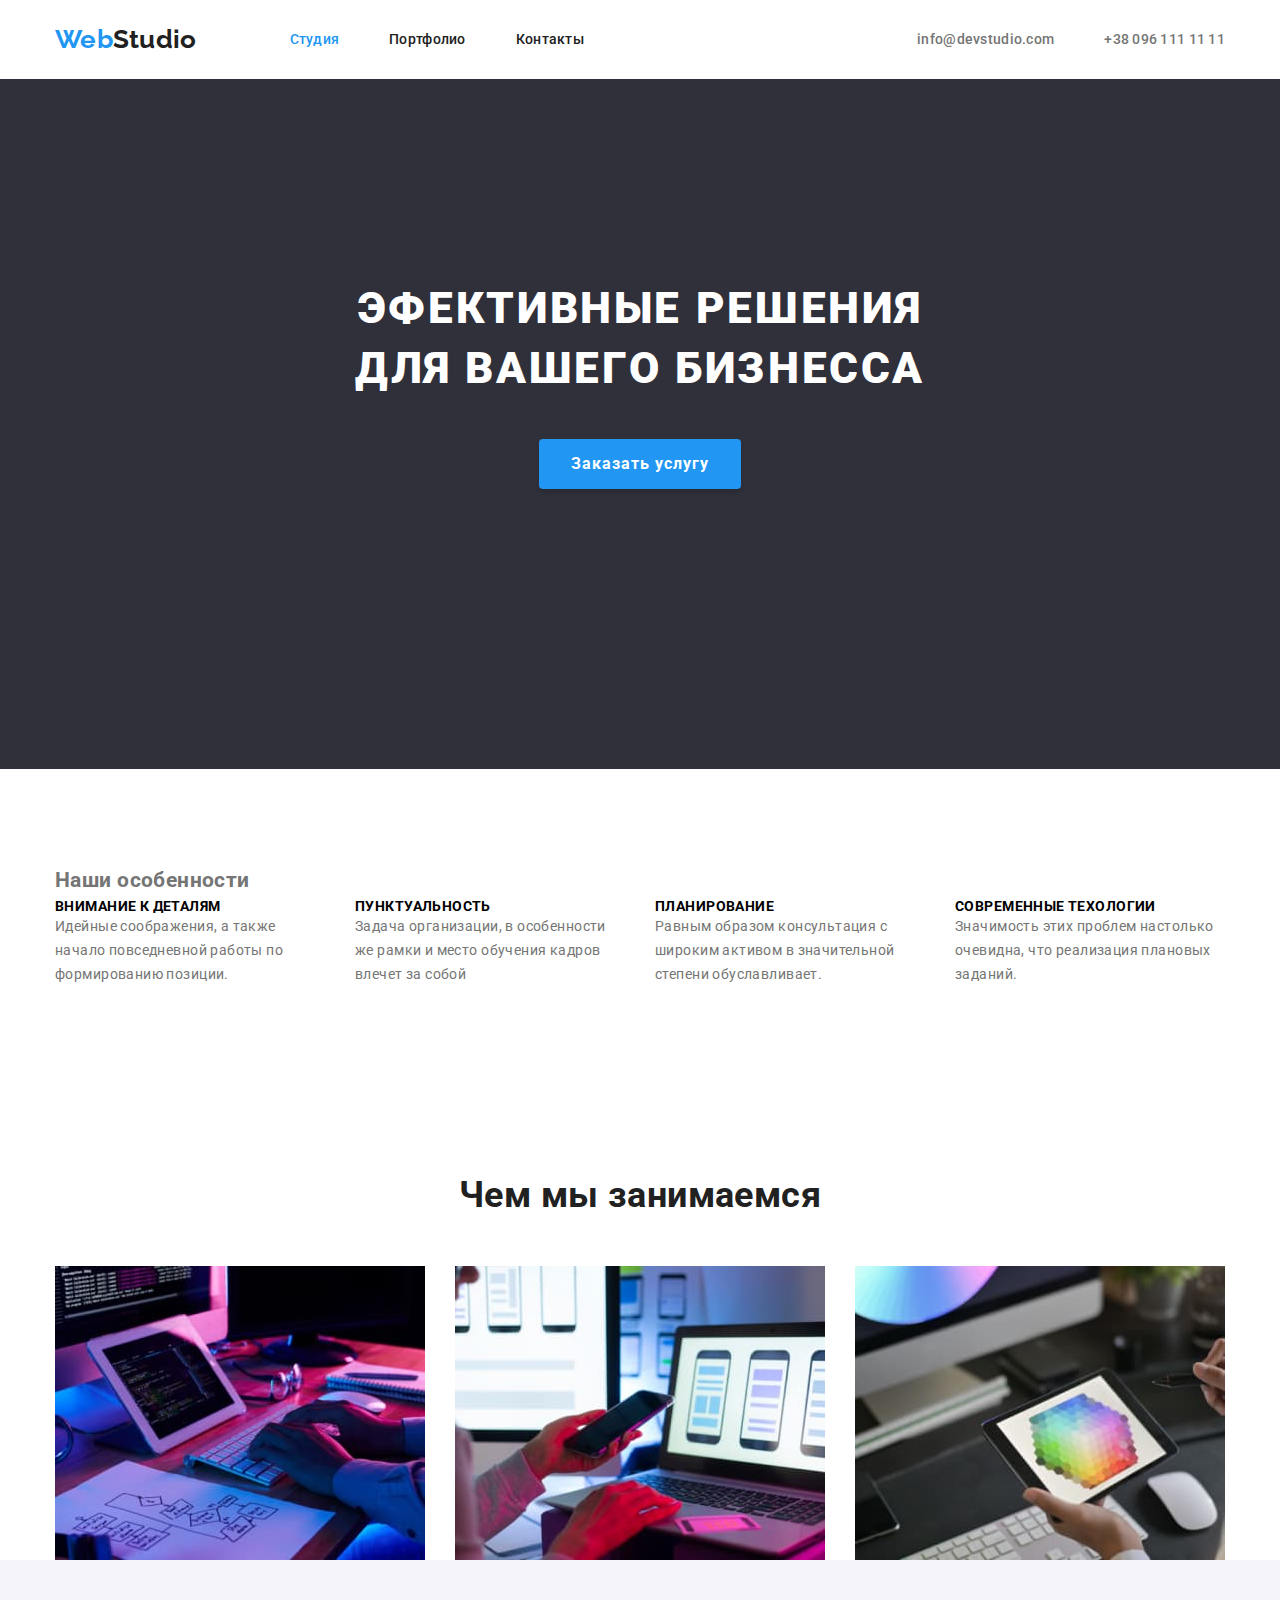
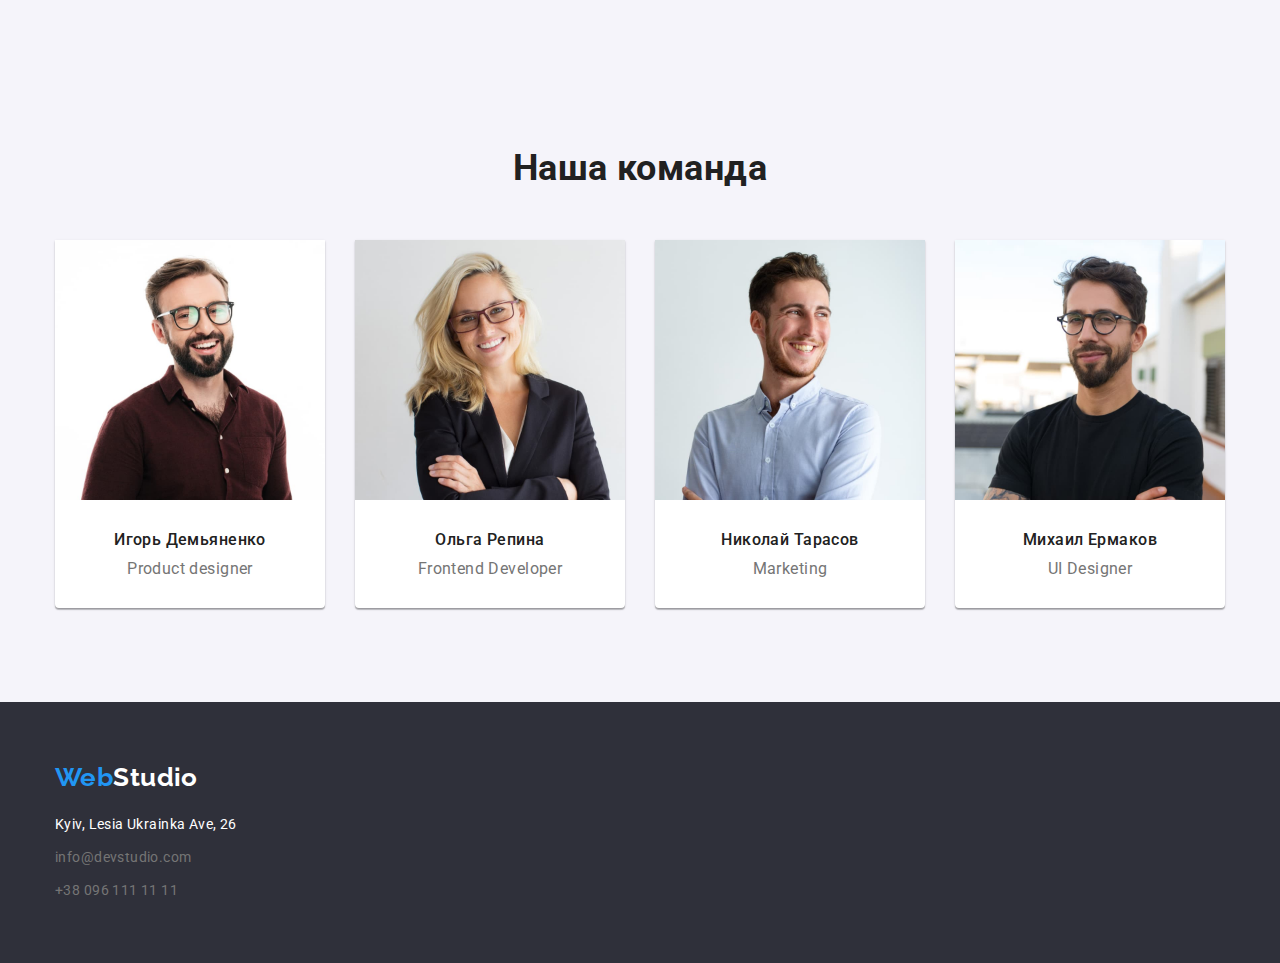
==== index.html @ 6abdf92a "add css flex" ====
<!DOCTYPE html>
<html lang="ru">
  <head>
    <meta charset="UTF-8" />
    <meta http-equiv="X-UA-Compatible" content="IE=edge" />
    <meta name="viewport" content="width=device-width, initial-scale=1.0" />
    <title>Document</title>
    <link
      rel="stylesheet"
      href="https://cdnjs.cloudflare.com/ajax/libs/modern-normalize/1.0.0/modern-normalize.min.css"
    />
    <link
      href="https://fonts.googleapis.com/css2?family=Raleway:wght@700&family=Roboto:wght@400;500;700;900&display=swap"
      rel="stylesheet"
    />
    <link rel="stylesheet" href="./css/style.css" />
  </head>
  
    <!--шапка сайта-->
    <header class="page-header">
      <div class="header-container container">
      <nav class="nav">
        
        <a href="index.html" class="link logo">Web<span class="logo-studio">Studio</span></a>
        <ul class="list nav-list">
          
          <li class="nav-list-item"><a href="index.html" class="nav-link link blue">Студия</a></li>
          
          <li class="nav-list-item"><a href="portfolio.html" class="nav-link link">Портфолио</a></li>
          
          <li class="nav-list-item"><a href="" class="nav-link link">Контакты</a></li>
        </ul>
      </nav> 
      <ul class="list contact-list">
        <li class="contact-list-item"><a href="mailto:info@devstudio.com" class="link contact-link">info@devstudio.com</a></li>
        
        <li class="contact-list-item"><a href="tel:+380961111111" class="link contact-link">+38 096 111 11 11</a></li>
      </ul>
     
    </div>
    </header>
    <main>
      <!--главная страница-->
      
      <section class="hero ">
        <div class="container">
        <h1 class="hero-title">Эфективные решения       для вашего бизнесса</h1>
        <button type="button" class="hero-button">Заказать услугу</button>
      </div>
      </section>
      
      <section class="description section">
        <div class="container">
        <h2>Наши особенности</h2>
        <ul class="description-list list card-set">
          <li class="description-item">
            <h3 class="description-title">Внимание к деталям</h3>
            <p class="about-content">Идейные соображения, а также начало повседневной работы по формированию позиции.</p>
          </li>
          <li class="description-item">
            <h3 class="description-title">Пунктуальность</h3>
            <p class="about-content">
              Задача организации, в особенности же рамки и место обучения кадров влечет за собой
            </p>
          </li>
          <li class="description-item">
            <h3 class="description-title">Планирование</h3>
            <p class="about-content">
              Равным образом консультация с широким активом в значительной степени обуславливает.
            </p>
          </li>
          <li class="description-item">
            <h3 class="description-title">Современные техологии</h3>
            <p class="about-content">Значимость этих проблем настолько очевидна, что реализация плановых заданий.</p>
          </li>
        </ul>
        </div>
      </section>
     
      <section class="section-about">
        <div class="container">
        <h2 class="section-title">Чем мы занимаемся</h2>
        <ul class="about-list list card-set">
          <li class="about-item"><img src="./images/computer.jpg" alt="комп" width="370" height="294" /></li>
          <li class="about-item"><img src="./images/telephone.jpg" alt="телефон" width="370" height="294" /></li>
          <li class="about-item"><img src="./images/tablet.jpg" alt="планшет" width="370" height="294" /></li>
        </ul>
        </div>
      </section>
      <section class="team section">
        <div class="container">
        <h2 class="section-title">Наша команда</h2>
        <ul class="team-list list card-set">
          <li class="team-item">
            <img src="./images/man1.jpg" alt="Игорь Демьяненко" width="270" height="260" />
            <h3 class="team-name">Игорь Демьяненко</h3>
            <p class="team-work">Product designer</p>
          </li>
          <li class="team-item">
            <img src="./images/women1.jpg" alt="Ольга Репина" width="270" height="260" />
            <h3 class="team-name">Ольга Репина</h3>
            <p class="team-work">Frontend Developer</p>
          </li>
          <li class="team-item">
            <img src="./images/man2.jpg" alt="Николай Тарасов" width="270" height="260" />
            <h3 class="team-name">Николай Тарасов</h3>
            <p class="team-work">Marketing</p>
          </li>
          <li class="team-item">
            <img src="./images/man3.jpg" alt="Михаил Ермаков" width="270" height="260" />
            <h3 class="team-name">Михаил Ермаков</h3>
            <p class="team-work">UI Designer</p>
          </li>
        </ul>
        </div>
      </section>
    </main>

    <!--футер-->

    <footer class="footer-section">
      <div class="container">
      <a href="index.html" class="logo-footer link logo">Web<span class="logo-studio">Studio</span></a>
      <address class="footer-adress">
        <ul class="adress-list list">
          <li class="adress-item">
            <a
              class="link map"
              href="https://goo.gl/maps/7oPvkChuXzZk7sUt8"
              target="_blank"
              rel="noreferrer noopener"
              >Kyiv, Lesia Ukrainka Ave, 26</a
            >
          </li>
          <li class="adress-item"><a href="mailto:info@devstudio.com" class="link">info@devstudio.com</a></li>
          <li class="adress-item"><a href="tel:+380961111111" class="link">+38 096 111 11 11</a></li>
        </ul>
      </address>
      </div>
    </footer>
  </body>
</html>
---- css/style.css ----
:root {
    --color-grey: #757575;
    --color-dark-grey: #212121;
    --color-light-blue: #2196F3;
    --color-white: #FFFFFF;
    --color-black: #000000;
    --color-footer-font: #2F303A;
    --color-filter-button: #F5F4FA;
    --color-footer-primary: rgba(255, 255, 255, 0.6);
}

html {
    box-sizing: border-box;
}
*,
*::before,
*::after {
    box-sizing: inherit;
}

h1,
h2,
h3,
h4,
p {
  margin: 0;
}
ul,
ol {
  padding: 0;
  margin: 0;
}
img {
  display: block;
  max-width: 100%;
  height: auto;
}

body {
    font-weight: 400;
    font-size: 14px;
    line-height: 1.71;
    letter-spacing: 0.03em;
    color: var(--color-grey);
    font-family: 'Roboto', sans-serif;
}

.page-header {
        font-weight: 500;
        line-height: 1.14;
        letter-spacing: 0.02em;
        background:var(--color-white);
        padding: 24px 0;
        }
.page-header .logo {
            margin-right: 93px;
            align-items: center;
         }

.list {
    margin: 0;
    padding: 0;
    list-style-type: none;
    /* align-items: center; */
    
}

.link { 
    color: currentColor;
    text-decoration: none;
    }
    .container {
        width: 1200px;
        margin: 0 auto;
        padding-right: 15px;
        padding-left: 15px;
    
       }

       .section {
        padding-top: 94px;
        padding-bottom: 94px;
    }
    .nav-list
  {
        color: var(--color-dark-grey);
        display: flex;
        column-gap: 50px;
        margin-right: auto;
      }
      .nav{
        display: flex;
        align-items: center;
      
      }
    /* .nav-list-item:not(:last-child) { 
        margin-right: 50px; 

    } */
 .contact-list-item:not(:last-child) {
        margin-right: 50px;
    }

    
 .nav-list .blue {
            color:var(--color-light-blue);
        }
 
.logo {
    color: var(--color-light-blue);
    font-family: 'Raleway';
    font-style: normal;
    font-weight: 700;
    font-size: 26px;
    line-height: 1.2;
    /* margin-right: 93px; */
}

.logo-studio {
    color: var(--color-dark-grey);
}

.header-container{
    display: flex;
    align-items: center;

}

.link-container{
    display: flex;
  
    
}
.nav-list >.nav-link:not(:last-child){
    margin-right: 50px;
}
.nav-list a:hover,
.nav-list a:focus {
    color: var(--color-light-blue)
}
.contact-list{
    margin-left: auto;
     display: flex;
     align-items: center;
}

.card-set {
    display: flex;
    /* Make a flex container multiline */
    flex-wrap: wrap;
    /* Set gap between rows and columns */
    gap: 30px;
    padding: 0;
    list-style: none;
    padding-left: auto;
    padding-right: auto;
    
  }
  .description-list{
    margin-left: auto;
    margin-right: auto;
    align-items: center;
    column-gap: 30px;
  }
  .description-item{
    display: flex;
    flex-basis: calc((100% - 90px) / 4);
    flex-wrap: wrap;
  }
.about-list{
    margin-left: auto;
    margin-right: auto;
    align-items: center;
    
}

.filter-list{
    margin-left: auto;
    margin-right: auto;
    display: flex;
    column-gap: 9px;
   justify-content: center;
}
.filter-list-item{
    align-items: center;
}

.nav-link{
    padding-top: 32px;
    padding-bottom: 32px;
}

.contact-link:hover,
.contact-link:focus {
    color: var(--color-light-blue)
}

.hero {
    text-align: center;
    background: var(--color-footer-font);
    padding-top: 200px;
    padding-bottom: 280px;
    /* height: 600px; */
}

.hero-title {
    font-weight: 900;
    font-size: 44px;
    line-height: 1.36;
    letter-spacing: 0.06em;
    text-transform: uppercase;
    background: var(--color-footer-font);
    color: var(--color-white);
    width: 642px;
  margin-left: auto;
  margin-right: auto ;
  margin-bottom: 40px;
 
  
}

.hero-button {
    display: inline-block;
    padding: 10px 32px;
    font-weight: 700;
    font-size: 16px;
    line-height: 1.875;
    letter-spacing: 0.06em;
    background: var(--color-light-blue);
    color: var(--color-white);
    box-shadow: 0px 4px 4px rgba(0, 0, 0, 0.15);
    border-radius: 4px;
    border: none;
    cursor: pointer;
    
}

.hero-button:hover,
.hero-button:focus {
    background-color: var(--color-filter-button);
    color: var(--color-dark-grey);
}

.description-title {
    font-weight: 700;
    font-size: 14px;
    line-height: 1.14;
    text-transform: uppercase;
    color: var(--color-black);
    
}

.section-title {
            margin-top: 94px;
            margin-bottom: 50px;
            font-weight: 700;
            font-size: 36px;
            line-height: 1.16;
            color: var(--color-dark-grey);
            text-align: center;
}
.team-list{
    margin-left: auto;
    margin-right: auto;
    align-items: center;
}
.team-item {
    box-shadow: 0px 1px 3px rgba(0, 0, 0, 0.12), 0px 1px 1px rgba(0, 0, 0, 0.14), 0px 2px 1px rgba(0, 0, 0, 0.2);
border-radius: 0px 0px 4px 4px;
background-color: var(--color-white);
}
    

    

.team{
    background: var(--color-filter-button);
    
}
.team-name {
    margin-top: 30px;
    font-weight: 500;
    font-size: 16px;
    line-height: 1.19;
    /* identical to box height */
    text-align: center;
    color: var(--color-dark-grey);
}
.team-work {
    margin-top: 10px;
    margin-bottom: 30px;
    text-align: center;
   font-size: 16px;
    line-height: 1.19;
    /* identical to box height */
}
.adress-item:not(:last-child) {
    margin-bottom: 9px;
}
    



/* футер */

.map {
    color: var(--color-white);
}

.map:hover,
.map:focus {
    color: var(--color-light-blue);
}

.footer-section {
    background: var(--color-footer-font);
    padding-top: 60px;
    padding-bottom: 60px;
}


.footer-section .logo-studio {
    color: var(--color-white);
}

/* портфолио */
.filter-button {
    font-family: 'Roboto';
    font-style: normal;
    font-weight: 500;
    font-size: 16px;
    line-height:1.62;
    background: var(--color-filter-button);
    color: var(--color-dark-grey);
    cursor: pointer;
    border: none;
    padding: 6px 22px;
    height: 38px;
    box-shadow: 0px 3px 1px rgba(0, 0, 0, 0.1), 0px 1px 2px rgba(0, 0, 0, 0.08), 0px 2px 2px rgba(0, 0, 0, 0.12);
border-radius: 4px;
    
}

.filter-button:hover,
.filter-button:focus {
    background-color: var(--color-light-blue);
    color: var(--color-filter-button);
    background: #2196F3;
/* shadow-middle */


}
.container .logo-footer{
    /* margin-top: 60px; */
   padding-bottom: 20px;
    display: inline-block;
}
.footer-adress{
    font-style: normal;
}
.portfolio-list {
    margin-top: 50px;
    font-weight: 400;
    font-size: 16px;
    line-height: 1,87;
    /* identical to box height, or 188% */
    }

    .portfolio-item{
        border: 1px solid #EEEEEE;
        flex-basis: calc((100% - 60px) / 3);
    }

  
.portfolio-title {
    margin-left: 24px;
    width: 322px;
    height: 36px;
        font-weight: 700;
        font-size: 18px;
        line-height: 2;
        /* identical to box height, or 200% */
        letter-spacing: 0.06em;
        color: var(--color-dark-grey);
        margin-top: 20px;
}
.portfolio-text {
    margin-left: 24px;
    width: 322px;
    height: 30px;
    margin-top: 4px;
    margin-bottom: 20px;
    font-size: 16px;
    line-height: 1.18;
}
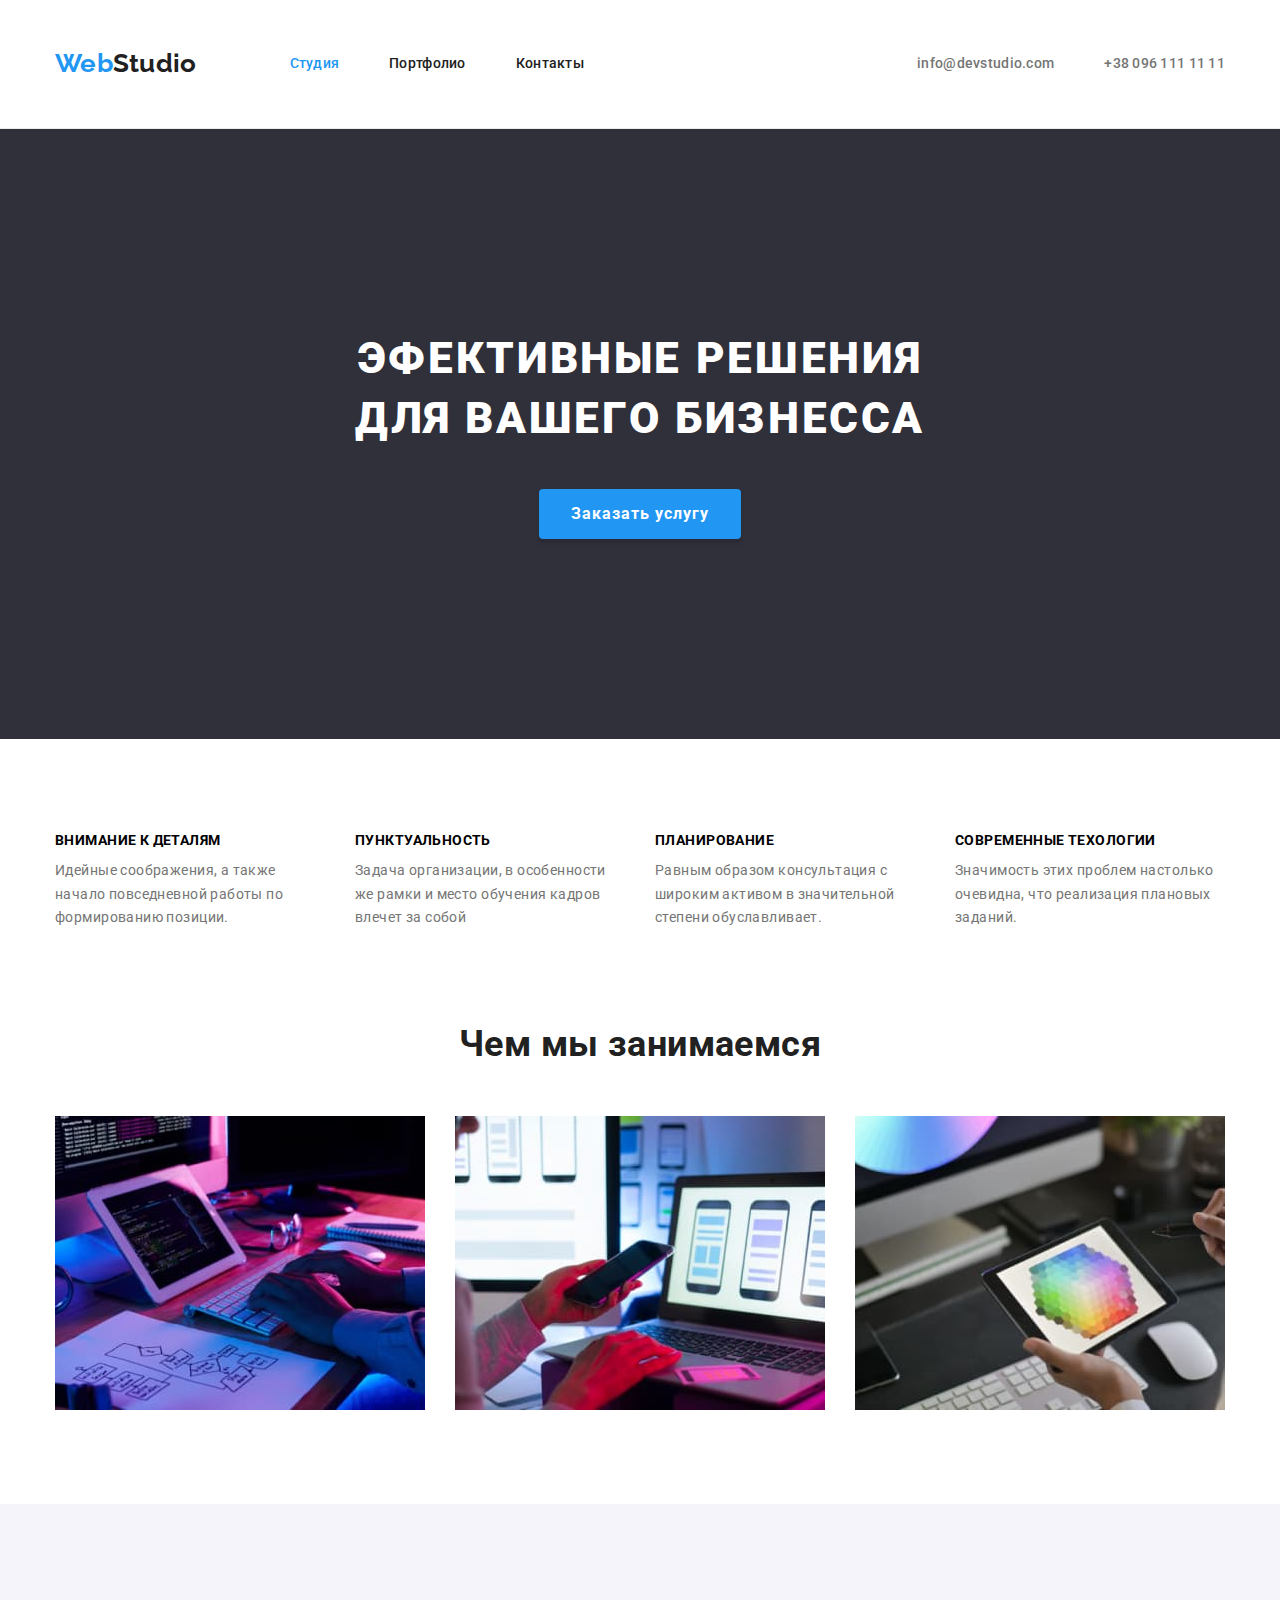
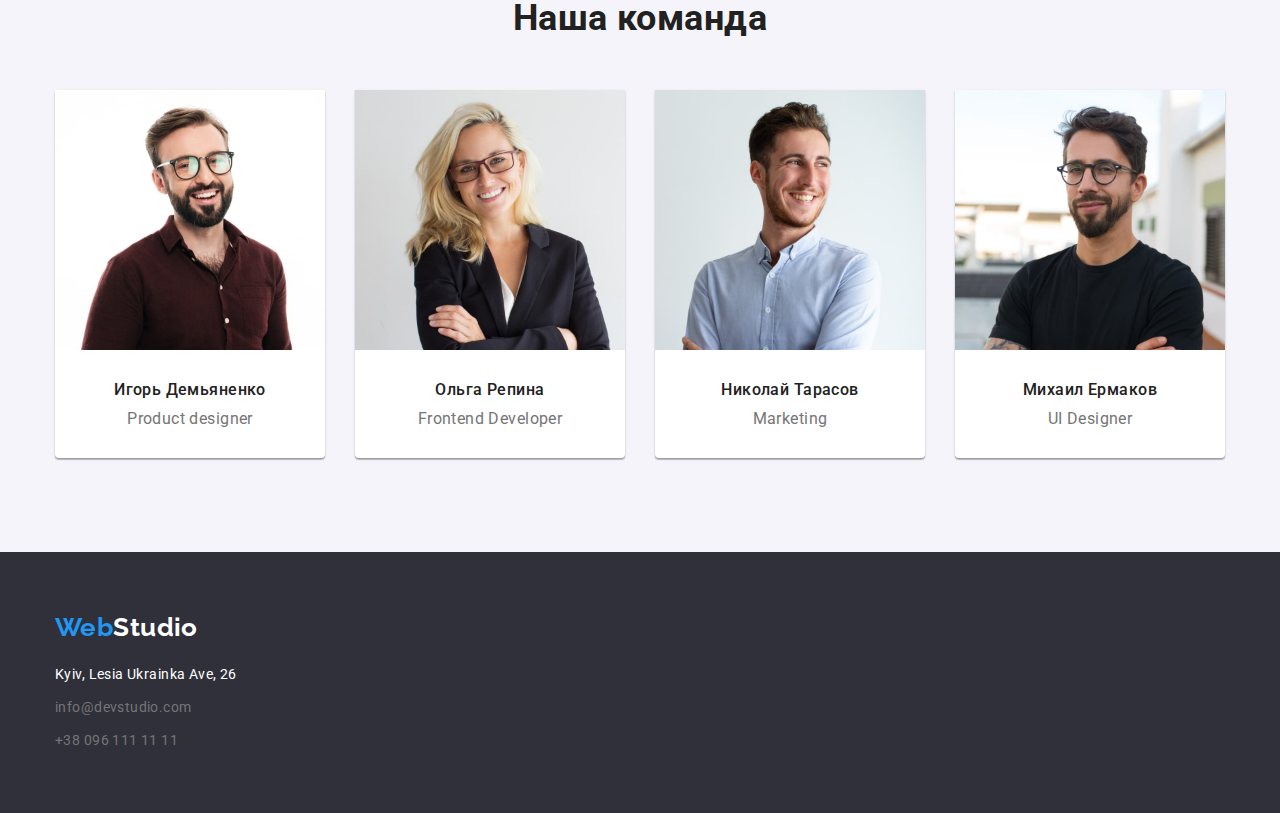
==== commit e83daea4: "fixes add" ====
--- a/index.html
+++ b/index.html
@@ -51,7 +51,7 @@
       
       <section class="description section">
         <div class="container">
-        <h2>Наши особенности</h2>
+        <h2 class="visually-hidden">Наши особенности</h2>
         <ul class="description-list list card-set">
           <li class="description-item">
             <h3 class="description-title">Внимание к деталям</h3>
@@ -77,7 +77,7 @@
         </div>
       </section>
      
-      <section class="section-about">
+      <section class="section about">
         <div class="container">
         <h2 class="section-title">Чем мы занимаемся</h2>
         <ul class="about-list list card-set">
--- a/css/style.css
+++ b/css/style.css
@@ -1,21 +1,37 @@
 :root {
-    --color-grey: #757575;
-    --color-dark-grey: #212121;
-    --color-light-blue: #2196F3;
-    --color-white: #FFFFFF;
-    --color-black: #000000;
-    --color-footer-font: #2F303A;
-    --color-filter-button: #F5F4FA;
-    --color-footer-primary: rgba(255, 255, 255, 0.6);
+  --color-grey: #757575;
+  --color-dark-grey: #212121;
+  --color-light-blue: #2196f3;
+  --color-white: #ffffff;
+  --color-black: #000000;
+  --color-footer-font: #2f303a;
+  --color-filter-button: #f5f4fa;
+  --color-footer-primary: rgba(255, 255, 255, 0.6);
+  --color-border: 1px solid #eeeeee;
+  --color-head-border: 1px solid #ececec;
 }
 
 html {
-    box-sizing: border-box;
-}
+  box-sizing: border-box;
+}
+
 *,
 *::before,
 *::after {
-    box-sizing: inherit;
+  box-sizing: inherit;
+}
+
+.visually-hidden {
+  position: absolute;
+  width: 1px;
+  height: 1px;
+  margin: -1px;
+  border: 0;
+  padding: 0;
+  white-space: nowrap;
+  clip-path: inset(100%);
+  clip: rect(0 0 0 0);
+  overflow: hidden;
 }
 
 h1,
@@ -25,11 +41,13 @@
 p {
   margin: 0;
 }
+
 ul,
 ol {
   padding: 0;
   margin: 0;
 }
+
 img {
   display: block;
   max-width: 100%;
@@ -37,362 +55,329 @@
 }
 
 body {
-    font-weight: 400;
-    font-size: 14px;
-    line-height: 1.71;
-    letter-spacing: 0.03em;
-    color: var(--color-grey);
-    font-family: 'Roboto', sans-serif;
+  font-weight: 400;
+  font-size: 14px;
+  line-height: 1.71;
+  letter-spacing: 0.03em;
+  color: var(--color-grey);
+  font-family: 'Roboto', sans-serif;
 }
 
 .page-header {
-        font-weight: 500;
-        line-height: 1.14;
-        letter-spacing: 0.02em;
-        background:var(--color-white);
-        padding: 24px 0;
-        }
+  font-weight: 500;
+  line-height: 1.14;
+  letter-spacing: 0.02em;
+  background: var(--color-white);
+  padding: 24px 0;
+  border-bottom: var(--color-head-border);
+}
+
 .page-header .logo {
-            margin-right: 93px;
-            align-items: center;
-         }
+  margin-right: 93px;
+  align-items: center;
+}
 
 .list {
-    margin: 0;
-    padding: 0;
-    list-style-type: none;
-    /* align-items: center; */
-    
-}
-
-.link { 
-    color: currentColor;
-    text-decoration: none;
-    }
-    .container {
-        width: 1200px;
-        margin: 0 auto;
-        padding-right: 15px;
-        padding-left: 15px;
-    
-       }
-
-       .section {
-        padding-top: 94px;
-        padding-bottom: 94px;
-    }
-    .nav-list
-  {
-        color: var(--color-dark-grey);
-        display: flex;
-        column-gap: 50px;
-        margin-right: auto;
-      }
-      .nav{
-        display: flex;
-        align-items: center;
-      
-      }
-    /* .nav-list-item:not(:last-child) { 
-        margin-right: 50px; 
-
-    } */
- .contact-list-item:not(:last-child) {
-        margin-right: 50px;
-    }
-
-    
- .nav-list .blue {
-            color:var(--color-light-blue);
-        }
- 
+  list-style-type: none;
+}
+
+.link {
+  color: currentColor;
+  text-decoration: none;
+}
+
+.container {
+  width: 1200px;
+  margin: 0 auto;
+  padding-right: 15px;
+  padding-left: 15px;
+}
+
+.section {
+  padding-top: 94px;
+  padding-bottom: 94px;
+}
+
+.nav-list {
+  color: var(--color-dark-grey);
+  display: flex;
+  column-gap: 50px;
+  margin-right: auto;
+}
+
+.nav {
+  display: flex;
+  align-items: center;
+}
+
+.contact-list-item:not(:last-child) {
+  margin-right: 50px;
+}
+
+.nav-list .blue {
+  color: var(--color-light-blue);
+}
+
 .logo {
-    color: var(--color-light-blue);
-    font-family: 'Raleway';
-    font-style: normal;
-    font-weight: 700;
-    font-size: 26px;
-    line-height: 1.2;
-    /* margin-right: 93px; */
+  color: var(--color-light-blue);
+  font-family: 'Raleway';
+  font-style: normal;
+  font-weight: 700;
+  font-size: 26px;
+  line-height: 1.2;
+  /* margin-right: 93px; */
 }
 
 .logo-studio {
-    color: var(--color-dark-grey);
-}
-
-.header-container{
-    display: flex;
-    align-items: center;
-
-}
-
-.link-container{
-    display: flex;
-  
-    
-}
-.nav-list >.nav-link:not(:last-child){
-    margin-right: 50px;
-}
+  color: var(--color-dark-grey);
+}
+
+.header-container {
+  display: flex;
+  align-items: center;
+}
+
+.link-container {
+  display: flex;
+}
+
+.nav-list > .nav-link:not(:last-child) {
+  margin-right: 50px;
+}
+
 .nav-list a:hover,
 .nav-list a:focus {
-    color: var(--color-light-blue)
-}
-.contact-list{
-    margin-left: auto;
-     display: flex;
-     align-items: center;
+  color: var(--color-light-blue);
+}
+
+.contact-list {
+  margin-left: auto;
+  display: flex;
+  align-items: center;
 }
 
 .card-set {
-    display: flex;
-    /* Make a flex container multiline */
-    flex-wrap: wrap;
-    /* Set gap between rows and columns */
-    gap: 30px;
-    padding: 0;
-    list-style: none;
-    padding-left: auto;
-    padding-right: auto;
-    
-  }
-  .description-list{
-    margin-left: auto;
-    margin-right: auto;
-    align-items: center;
-    column-gap: 30px;
-  }
-  .description-item{
-    display: flex;
-    flex-basis: calc((100% - 90px) / 4);
-    flex-wrap: wrap;
-  }
-.about-list{
-    margin-left: auto;
-    margin-right: auto;
-    align-items: center;
-    
-}
-
-.filter-list{
-    margin-left: auto;
-    margin-right: auto;
-    display: flex;
-    column-gap: 9px;
-   justify-content: center;
-}
-.filter-list-item{
-    align-items: center;
-}
-
-.nav-link{
-    padding-top: 32px;
-    padding-bottom: 32px;
+  display: flex;
+  /* Make a flex container multiline */
+  flex-wrap: wrap;
+  /* Set gap between rows and columns */
+  gap: 30px;
+}
+
+.description-item {
+  flex-basis: calc((100% - 90px) / 4);
+}
+
+.about {
+  padding-top: 0;
+}
+
+.about-item {
+  flex-basis: calc((100% - 60px) / 3);
+}
+
+.filter-list {
+  margin-bottom: 50px;
+  display: flex;
+  column-gap: 9px;
+  justify-content: center;
+}
+
+.filter-list-item {
+  align-items: center;
+}
+
+.nav-link,
+.contact-link {
+  display: flex;
+  justify-content: center;
+  padding-top: 32px;
+  padding-bottom: 32px;
 }
 
 .contact-link:hover,
 .contact-link:focus {
-    color: var(--color-light-blue)
+  color: var(--color-light-blue);
 }
 
 .hero {
-    text-align: center;
-    background: var(--color-footer-font);
-    padding-top: 200px;
-    padding-bottom: 280px;
-    /* height: 600px; */
+  text-align: center;
+  background: var(--color-footer-font);
+  padding-top: 200px;
+  padding-bottom: 200px;
 }
 
 .hero-title {
-    font-weight: 900;
-    font-size: 44px;
-    line-height: 1.36;
-    letter-spacing: 0.06em;
-    text-transform: uppercase;
-    background: var(--color-footer-font);
-    color: var(--color-white);
-    width: 642px;
+  font-weight: 900;
+  font-size: 44px;
+  line-height: 1.36;
+  letter-spacing: 0.06em;
+  text-transform: uppercase;
+  background: var(--color-footer-font);
+  color: var(--color-white);
+  width: 642px;
   margin-left: auto;
-  margin-right: auto ;
+  margin-right: auto;
   margin-bottom: 40px;
- 
-  
 }
 
 .hero-button {
-    display: inline-block;
-    padding: 10px 32px;
-    font-weight: 700;
-    font-size: 16px;
-    line-height: 1.875;
-    letter-spacing: 0.06em;
-    background: var(--color-light-blue);
-    color: var(--color-white);
-    box-shadow: 0px 4px 4px rgba(0, 0, 0, 0.15);
-    border-radius: 4px;
-    border: none;
-    cursor: pointer;
-    
+  display: inline-block;
+  padding: 10px 32px;
+  font-weight: 700;
+  font-size: 16px;
+  line-height: 1.875;
+  letter-spacing: 0.06em;
+  background: var(--color-light-blue);
+  color: var(--color-white);
+  box-shadow: 0px 4px 4px rgba(0, 0, 0, 0.15);
+  border-radius: 4px;
+  border: none;
+  cursor: pointer;
 }
 
 .hero-button:hover,
 .hero-button:focus {
-    background-color: var(--color-filter-button);
-    color: var(--color-dark-grey);
+  background-color: var(--color-filter-button);
+  color: var(--color-dark-grey);
 }
 
 .description-title {
-    font-weight: 700;
-    font-size: 14px;
-    line-height: 1.14;
-    text-transform: uppercase;
-    color: var(--color-black);
-    
+  font-weight: 700;
+  font-size: 14px;
+  line-height: 1.14;
+  text-transform: uppercase;
+  color: var(--color-black);
+  padding-bottom: 10px;
 }
 
 .section-title {
-            margin-top: 94px;
-            margin-bottom: 50px;
-            font-weight: 700;
-            font-size: 36px;
-            line-height: 1.16;
-            color: var(--color-dark-grey);
-            text-align: center;
-}
-.team-list{
-    margin-left: auto;
-    margin-right: auto;
-    align-items: center;
-}
+  margin-bottom: 50px;
+  font-weight: 700;
+  font-size: 36px;
+  line-height: 1.16;
+  color: var(--color-dark-grey);
+  text-align: center;
+}
+
 .team-item {
-    box-shadow: 0px 1px 3px rgba(0, 0, 0, 0.12), 0px 1px 1px rgba(0, 0, 0, 0.14), 0px 2px 1px rgba(0, 0, 0, 0.2);
-border-radius: 0px 0px 4px 4px;
-background-color: var(--color-white);
-}
-    
-
-    
-
-.team{
-    background: var(--color-filter-button);
-    
-}
+  box-shadow: 0px 1px 3px rgba(0, 0, 0, 0.12), 0px 1px 1px rgba(0, 0, 0, 0.14),
+    0px 2px 1px rgba(0, 0, 0, 0.2);
+  border-radius: 0px 0px 4px 4px;
+  background-color: var(--color-white);
+  flex-basis: calc((100% - 90px) / 4);
+}
+
+.team {
+  background: var(--color-filter-button);
+}
+
 .team-name {
-    margin-top: 30px;
-    font-weight: 500;
-    font-size: 16px;
-    line-height: 1.19;
-    /* identical to box height */
-    text-align: center;
-    color: var(--color-dark-grey);
-}
+  margin-top: 30px;
+  font-weight: 500;
+  font-size: 16px;
+  line-height: 1.19;
+  /* identical to box height */
+  text-align: center;
+  color: var(--color-dark-grey);
+}
+
 .team-work {
-    margin-top: 10px;
-    margin-bottom: 30px;
-    text-align: center;
-   font-size: 16px;
-    line-height: 1.19;
-    /* identical to box height */
-}
+  margin-top: 10px;
+  margin-bottom: 30px;
+  text-align: center;
+  font-size: 16px;
+  line-height: 1.19;
+  /* identical to box height */
+}
+
 .adress-item:not(:last-child) {
-    margin-bottom: 9px;
-}
-    
-
-
+  margin-bottom: 9px;
+}
 
 /* футер */
 
 .map {
-    color: var(--color-white);
+  color: var(--color-white);
 }
 
 .map:hover,
 .map:focus {
-    color: var(--color-light-blue);
+  color: var(--color-light-blue);
 }
 
 .footer-section {
-    background: var(--color-footer-font);
-    padding-top: 60px;
-    padding-bottom: 60px;
-}
-
+  background: var(--color-footer-font);
+  padding-top: 60px;
+  padding-bottom: 60px;
+}
 
 .footer-section .logo-studio {
-    color: var(--color-white);
+  color: var(--color-white);
 }
 
 /* портфолио */
 .filter-button {
-    font-family: 'Roboto';
-    font-style: normal;
-    font-weight: 500;
-    font-size: 16px;
-    line-height:1.62;
-    background: var(--color-filter-button);
-    color: var(--color-dark-grey);
-    cursor: pointer;
-    border: none;
-    padding: 6px 22px;
-    height: 38px;
-    box-shadow: 0px 3px 1px rgba(0, 0, 0, 0.1), 0px 1px 2px rgba(0, 0, 0, 0.08), 0px 2px 2px rgba(0, 0, 0, 0.12);
-border-radius: 4px;
-    
+  font-family: 'Roboto';
+  font-style: normal;
+  font-weight: 500;
+  font-size: 16px;
+  line-height: 1.62;
+  background: var(--color-filter-button);
+  color: var(--color-dark-grey);
+  cursor: pointer;
+  border: none;
+  padding: 6px 22px;
+  height: 38px;
+  box-shadow: 0px 3px 1px rgba(0, 0, 0, 0.1), 0px 1px 2px rgba(0, 0, 0, 0.08),
+    0px 2px 2px rgba(0, 0, 0, 0.12);
+  border-radius: 4px;
 }
 
 .filter-button:hover,
 .filter-button:focus {
-    background-color: var(--color-light-blue);
-    color: var(--color-filter-button);
-    background: #2196F3;
-/* shadow-middle */
-
-
-}
-.container .logo-footer{
-    /* margin-top: 60px; */
-   padding-bottom: 20px;
-    display: inline-block;
-}
-.footer-adress{
-    font-style: normal;
-}
+  background-color: var(--color-light-blue);
+  color: var(--color-filter-button);
+  background: #2196f3;
+  /* shadow-middle */
+}
+
+.container .logo-footer {
+  /* margin-top: 60px; */
+  margin-bottom: 20px;
+  display: inline-block;
+}
+
+.footer-adress {
+  font-style: normal;
+}
+
 .portfolio-list {
-    margin-top: 50px;
-    font-weight: 400;
-    font-size: 16px;
-    line-height: 1,87;
-    /* identical to box height, or 188% */
-    }
-
-    .portfolio-item{
-        border: 1px solid #EEEEEE;
-        flex-basis: calc((100% - 60px) / 3);
-    }
-
-  
+  font-size: 16px;
+  line-height: 1.87;
+  /* identical to box height, or 188% */
+}
+
+.portfolio-item {
+  border: var(--color-border);
+  flex-basis: calc((100% - 60px) / 3);
+}
+
+.portfolio-item:hover {
+  box-shadow: 0px 1px 1px rgba(0, 0, 0, 0.12), 0px 4px 4px rgba(0, 0, 0, 0.06),
+    1px 4px 6px rgba(0, 0, 0, 0.16);
+}
+
 .portfolio-title {
-    margin-left: 24px;
-    width: 322px;
-    height: 36px;
-        font-weight: 700;
-        font-size: 18px;
-        line-height: 2;
-        /* identical to box height, or 200% */
-        letter-spacing: 0.06em;
-        color: var(--color-dark-grey);
-        margin-top: 20px;
-}
-.portfolio-text {
-    margin-left: 24px;
-    width: 322px;
-    height: 30px;
-    margin-top: 4px;
-    margin-bottom: 20px;
-    font-size: 16px;
-    line-height: 1.18;
-}
-
-
-
+  font-weight: 700;
+  font-size: 18px;
+  line-height: 2;
+  /* identical to box height, or 200% */
+  letter-spacing: 0.06em;
+  color: var(--color-dark-grey);
+}
+
+.cards-content {
+  padding: 20px 24px;
+  border: var(--color-border);
+}
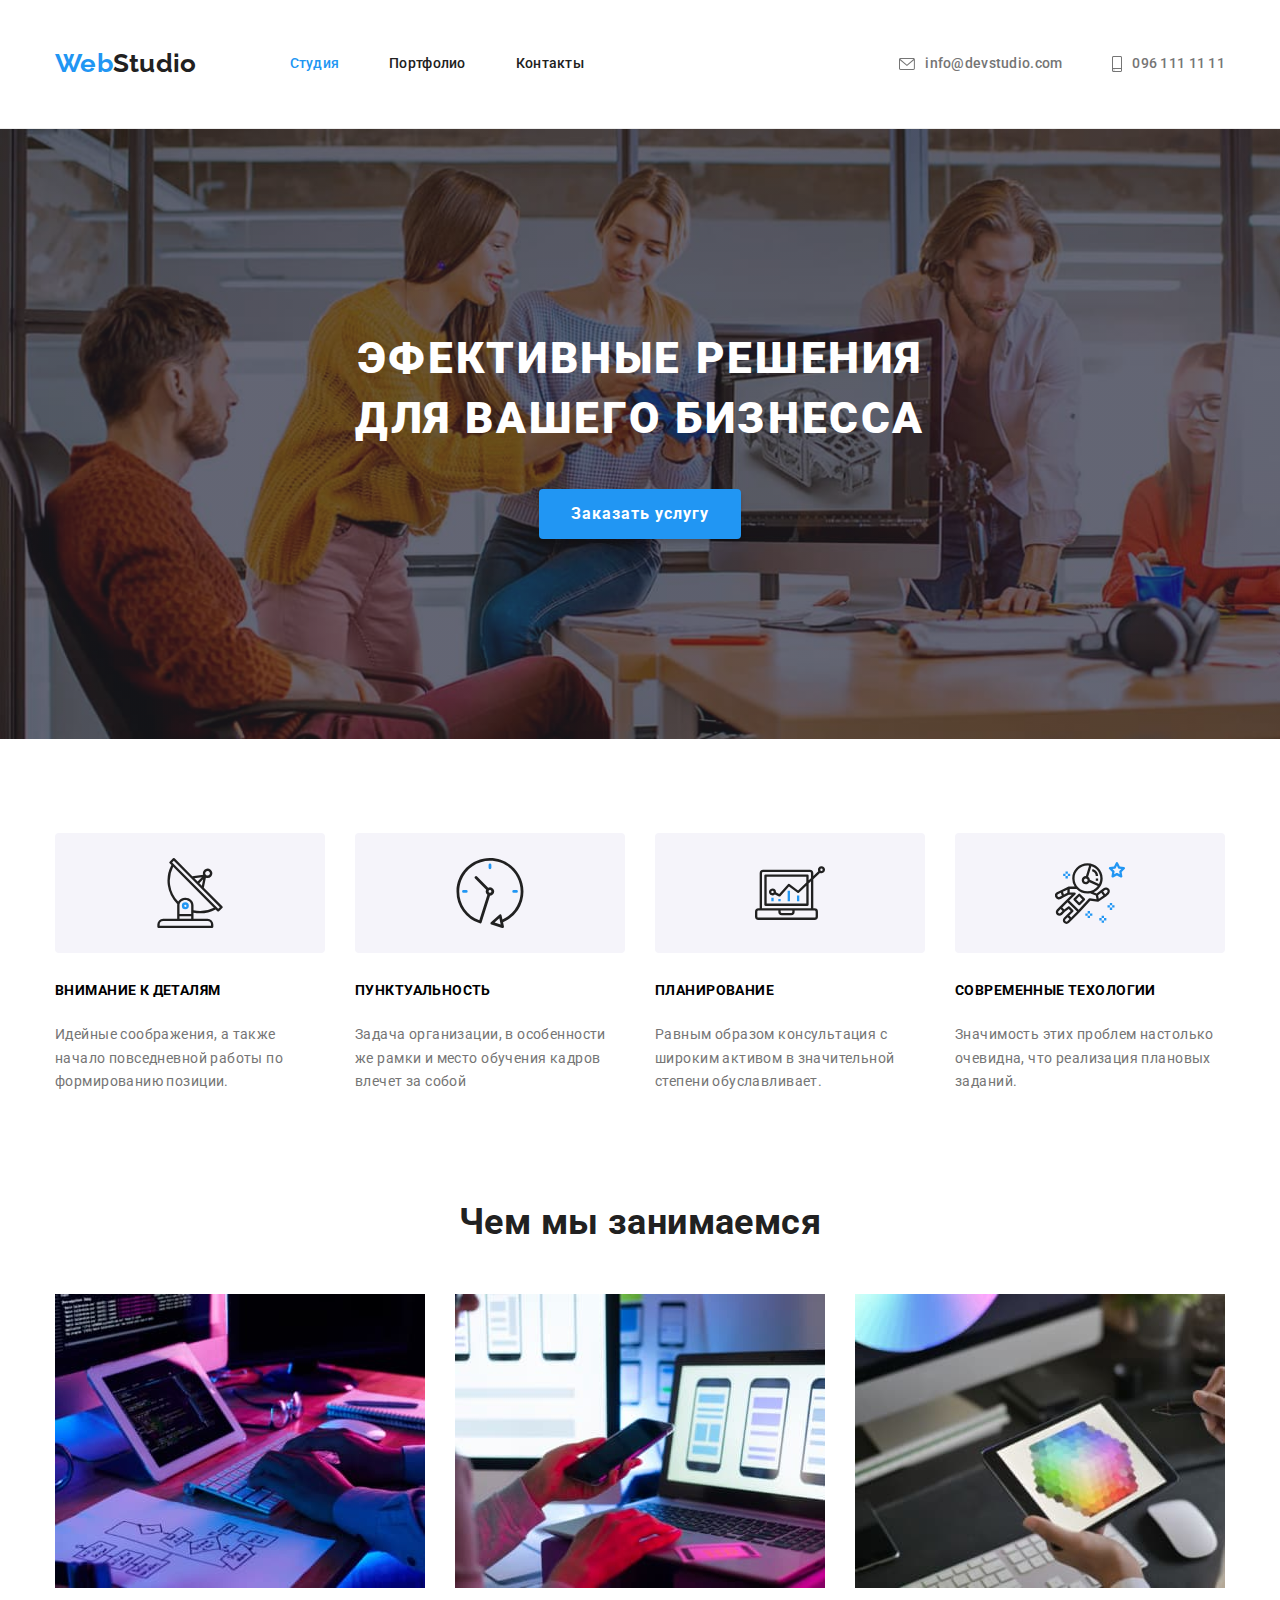
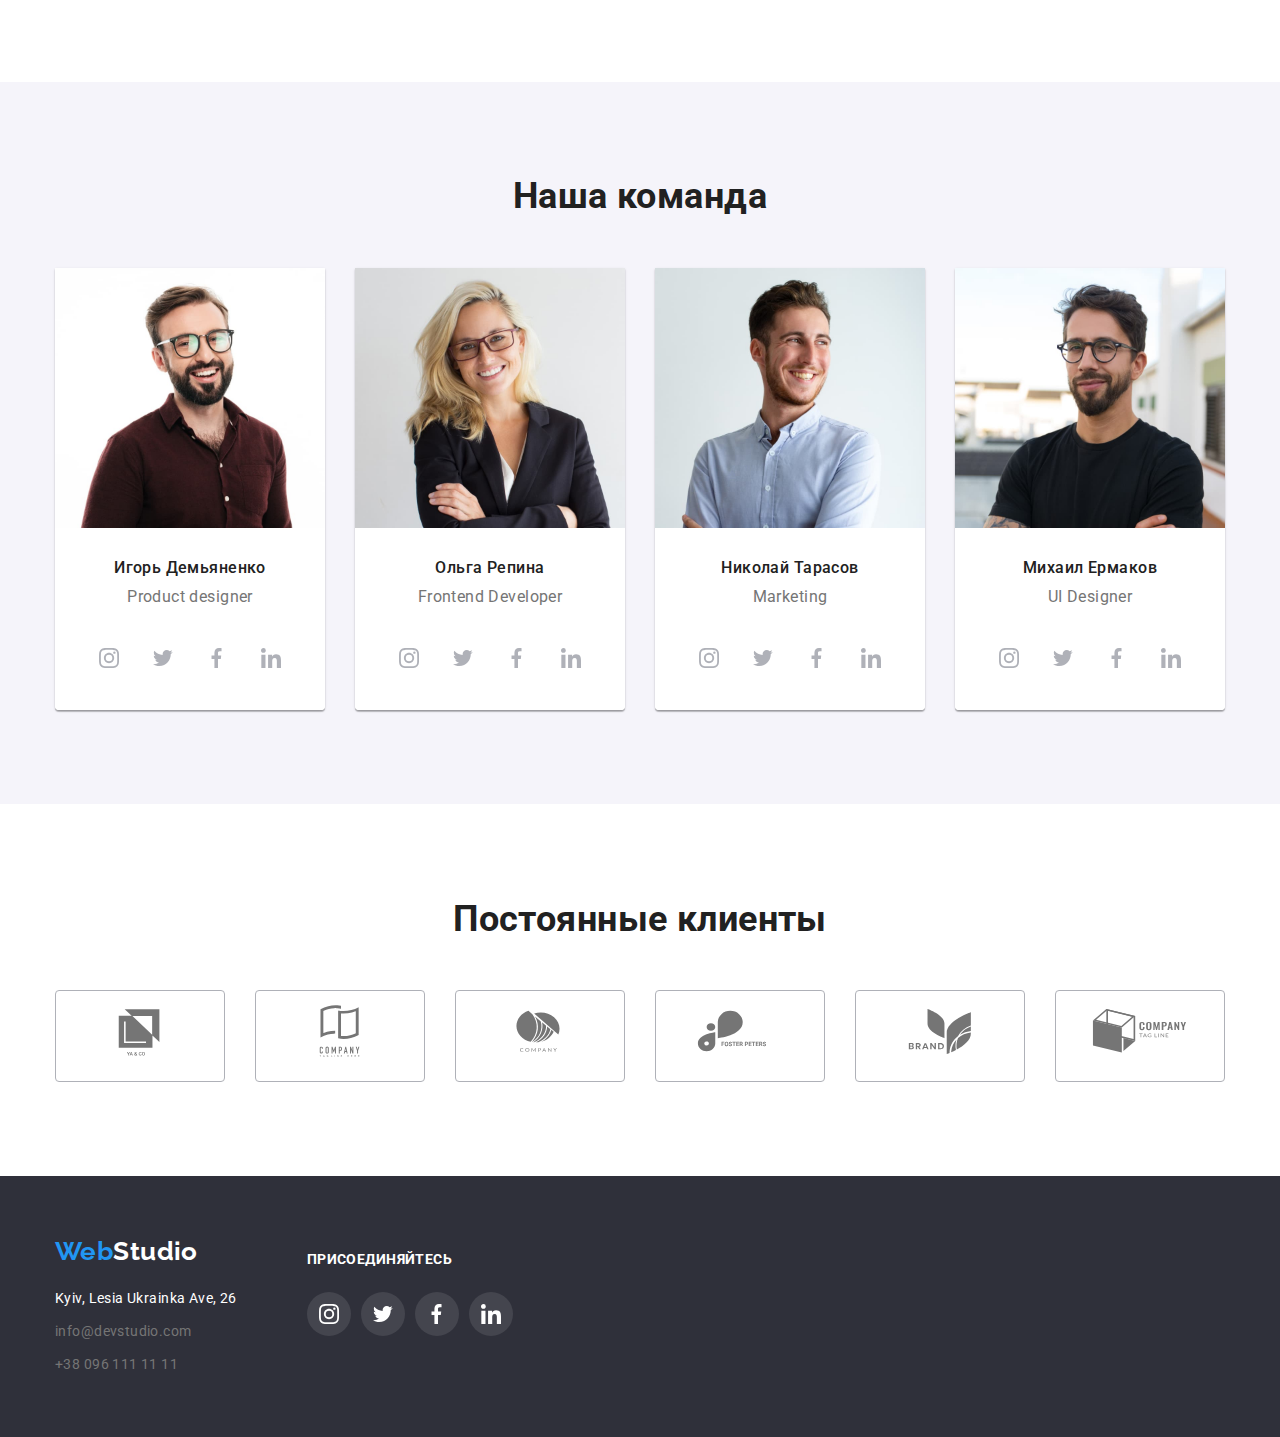
==== commit 9a68b4ae: "svg+logo add" ====
--- a/index.html
+++ b/index.html
@@ -1,142 +1,398 @@
 <!DOCTYPE html>
 <html lang="ru">
-  <head>
-    <meta charset="UTF-8" />
-    <meta http-equiv="X-UA-Compatible" content="IE=edge" />
-    <meta name="viewport" content="width=device-width, initial-scale=1.0" />
-    <title>Document</title>
-    <link
-      rel="stylesheet"
-      href="https://cdnjs.cloudflare.com/ajax/libs/modern-normalize/1.0.0/modern-normalize.min.css"
-    />
-    <link
-      href="https://fonts.googleapis.com/css2?family=Raleway:wght@700&family=Roboto:wght@400;500;700;900&display=swap"
-      rel="stylesheet"
-    />
-    <link rel="stylesheet" href="./css/style.css" />
-  </head>
-  
-    <!--шапка сайта-->
-    <header class="page-header">
-      <div class="header-container container">
-      <nav class="nav">
-        
-        <a href="index.html" class="link logo">Web<span class="logo-studio">Studio</span></a>
-        <ul class="list nav-list">
-          
-          <li class="nav-list-item"><a href="index.html" class="nav-link link blue">Студия</a></li>
-          
-          <li class="nav-list-item"><a href="portfolio.html" class="nav-link link">Портфолио</a></li>
-          
-          <li class="nav-list-item"><a href="" class="nav-link link">Контакты</a></li>
-        </ul>
-      </nav> 
-      <ul class="list contact-list">
-        <li class="contact-list-item"><a href="mailto:info@devstudio.com" class="link contact-link">info@devstudio.com</a></li>
-        
-        <li class="contact-list-item"><a href="tel:+380961111111" class="link contact-link">+38 096 111 11 11</a></li>
-      </ul>
-     
-    </div>
-    </header>
-    <main>
-      <!--главная страница-->
-      
-      <section class="hero ">
-        <div class="container">
-        <h1 class="hero-title">Эфективные решения       для вашего бизнесса</h1>
-        <button type="button" class="hero-button">Заказать услугу</button>
+
+<head>
+  <meta charset="UTF-8" />
+  <meta http-equiv="X-UA-Compatible" content="IE=edge" />
+  <meta name="viewport" content="width=device-width, initial-scale=1.0" />
+  <title>Document</title>
+  <link rel="stylesheet"
+    href="https://cdnjs.cloudflare.com/ajax/libs/modern-normalize/1.0.0/modern-normalize.min.css" />
+  <link href="https://fonts.googleapis.com/css2?family=Raleway:wght@700&family=Roboto:wght@400;500;700;900&display=swap"
+    rel="stylesheet" />
+  <link rel="stylesheet" href="./css/style.css" />
+</head>
+
+<!--шапка сайта-->
+<header class="page-header">
+  <div class="header-container container">
+    <nav class="nav">
+
+      <a href="index.html" class="link logo">Web<span class="logo-studio">Studio</span></a>
+      <ul class="list nav-list">
+
+        <li class="nav-list-item"><a href="index.html" class="nav-link link blue">Студия</a></li>
+
+        <li class="nav-list-item"><a href="portfolio.html" class="nav-link link">Портфолио</a></li>
+
+        <li class="nav-list-item"><a href="" class="nav-link link">Контакты</a></li>
+      </ul>
+    </nav>
+    <ul class="list contact-list">
+      <li class="contact-list-item"><a href="mailto:info@devstudio.com" class="link contact-link"><svg
+            class="icon mail-icon">
+            <use href="./images/index_logo/symbol-defs.svg#icon-mailbox"></use>
+          </svg>
+          info@devstudio.com</a></li>
+
+      <li class="contact-list-item"><a href="tel:+380961111111" class="link contact-link">
+          <svg class="icon tel-icon">
+            <use href="./images/index_logo/symbol-defs.svg#icon-smartphone"></use>
+          </svg>
+          096 111 11 11</a></li>
+    </ul>
+
+  </div>
+</header>
+<main>
+  <!--главная страница-->
+
+  <section class="hero ">
+    <div class="container">
+      <h1 class="hero-title">Эфективные решения для вашего бизнесса</h1>
+      <button type="button" class="hero-button">Заказать услугу</button>
+    </div>
+  </section>
+
+  <section class="description section">
+    <div class="container">
+      <h2 class="visually-hidden">Наши особенности</h2>
+      <ul class="description-list list card-set">
+        <li class="description-item">
+          <div class="description-icon">
+            <svg class="icon">
+              <use href="./images/index_logo/symbol-defs.svg#icon-antenna-1"></use>
+            </svg>
+          </div>
+          <h3 class="description-title">Внимание к деталям</h3>
+          <p class="about-content">Идейные соображения, а также начало повседневной работы по формированию позиции.</p>
+        </li>
+        <li class="description-item">
+          <div class="description-icon">
+            <svg class="icon">
+              <use href="./images/index_logo/symbol-defs.svg#icon-clock-2"></use>
+            </svg>
+          </div>
+          <h3 class="description-title">Пунктуальность</h3>
+          <p class="about-content">
+            Задача организации, в особенности же рамки и место обучения кадров влечет за собой
+          </p>
+        </li>
+        <li class="description-item">
+          <div class="description-icon">
+            <svg class="icon">
+              <use href="./images/index_logo/symbol-defs.svg#icon-diagram-3"></use>
+            </svg>
+          </div>
+          <h3 class="description-title">Планирование</h3>
+          <p class="about-content">
+            Равным образом консультация с широким активом в значительной степени обуславливает.
+          </p>
+        </li>
+        <li class="description-item">
+          <div class="description-icon">
+            <svg class="icon">
+              <use href="./images/index_logo/symbol-defs.svg#icon-astronaut-4"></use>
+            </svg>
+          </div>
+          <h3 class="description-title">Современные техологии</h3>
+          <p class="about-content">Значимость этих проблем настолько очевидна, что реализация плановых заданий.</p>
+        </li>
+      </ul>
+    </div>
+  </section>
+
+  <section class="section about">
+    <div class="container">
+      <h2 class="section-title">Чем мы занимаемся</h2>
+      <ul class="about-list list card-set">
+        <li class="about-item"><img src="./images/computer.jpg" alt="комп" width="370" height="294" /></li>
+        <li class="about-item"><img src="./images/telephone.jpg" alt="телефон" width="370" height="294" /></li>
+        <li class="about-item"><img src="./images/tablet.jpg" alt="планшет" width="370" height="294" /></li>
+      </ul>
+    </div>
+  </section>
+  <section class="team section">
+    <div class="container">
+      <h2 class="section-title">Наша команда</h2>
+      <ul class="team-list list card-set">
+        <li class="team-item">
+          <img src="./images/man1.jpg" alt="Игорь Демьяненко" width="270" height="260" />
+          <div class="team-about">
+            <h3 class="team-name">Игорь Демьяненко</h3>
+            <p class="team-work">Product designer</p>
+
+            <ul class="socials list">
+              <li class="socials-item">
+                <a class="socials-link link" href="" target="_blank" rel="noopener noreferrer" aria-label="instagram">
+                  <svg class="socials-icon" width="20px" height="20px">
+                    <use href="./images/index_logo/symbol-defs.svg#icon-instagram"></use>
+                  </svg>
+                </a>
+              </li>
+              <li class="socials-item">
+                <a class="socials-link link" href="" target="_blank" rel="noopener noreferrer" aria-label="twitter">
+                  <svg class="socials-icon" width="20" height="20">
+                    <use href="./images/index_logo/symbol-defs.svg#icon-twitter"></use>
+                  </svg>
+                </a>
+              </li>
+              <li class="socials-item">
+                <a class="socials-link link" href="" target="_blank" rel="noopener noreferrer" aria-label="facebook">
+                  <svg class="socials-icon" width="20" height="20">
+                    <use href="./images/index_logo/symbol-defs.svg#icon-facebook"></use>
+                  </svg>
+                </a>
+              </li>
+              <li class="socials-item">
+                <a class="socials-link link" href="" target="_blank" rel="noopener noreferrer" aria-label="linkedin">
+                  <svg class="socials-icon" width="20" height="20">
+                    <use href="./images/index_logo/symbol-defs.svg#icon-linkedin"></use>
+                  </svg>
+                </a>
+              </li>
+            </ul>
+          </div>
+        </li>
+        <li class="team-item">
+          <img src="./images/women1.jpg" alt="Ольга Репина" width="270" height="260" />
+          <div class="team-about">
+            <h3 class="team-name">Ольга Репина</h3>
+            <p class="team-work">Frontend Developer</p>
+            <ul class="socials list">
+              <li class="socials-item">
+                <a class="socials-link link" href="" target="_blank" rel="noopener noreferrer" aria-label="instagram">
+                  <svg class="socials-icon" width="20px" height="20px">
+                    <use href="./images/index_logo/symbol-defs.svg#icon-instagram"></use>
+                  </svg>
+                </a>
+              </li>
+              <li class="socials-item">
+                <a class="socials-link link" href="" target="_blank" rel="noopener noreferrer" aria-label="twitter">
+                  <svg class="socials-icon" width="20" height="20">
+                    <use href="./images/index_logo/symbol-defs.svg#icon-twitter"></use>
+                  </svg>
+                </a>
+              </li>
+              <li class="socials-item">
+                <a class="socials-link link" href="" target="_blank" rel="noopener noreferrer" aria-label="facebook">
+                  <svg class="socials-icon" width="20" height="20">
+                    <use href="./images/index_logo/symbol-defs.svg#icon-facebook"></use>
+                  </svg>
+                </a>
+              </li>
+              <li class="socials-item">
+                <a class="socials-link link" href="" target="_blank" rel="noopener noreferrer" aria-label="linkedin">
+                  <svg class="socials-icon" width="20" height="20">
+                    <use href="./images/index_logo/symbol-defs.svg#icon-linkedin"></use>
+                  </svg>
+                </a>
+              </li>
+            </ul>
+          </div>
+        </li>
+
+        <li class="team-item">
+          <img src="./images/man2.jpg" alt="Николай Тарасов" width="270" height="260" />
+          <div class="team-about">
+
+            <h3 class="team-name">Николай Тарасов</h3>
+            <p class="team-work">Marketing</p>
+            <ul class="socials list">
+              <li class="socials-item">
+                <a class="socials-link link" href="" target="_blank" rel="noopener noreferrer" aria-label="instagram">
+                  <svg class="socials-icon" width="20px" height="20px">
+                    <use href="./images/index_logo/symbol-defs.svg#icon-instagram"></use>
+                  </svg>
+                </a>
+              </li>
+              <li class="socials-item">
+                <a class="socials-link link" href="" target="_blank" rel="noopener noreferrer" aria-label="twitter">
+                  <svg class="socials-icon" width="20" height="20">
+                    <use href="./images/index_logo/symbol-defs.svg#icon-twitter"></use>
+                  </svg>
+                </a>
+              </li>
+              <li class="socials-item">
+                <a class="socials-link link" href="" target="_blank" rel="noopener noreferrer" aria-label="facebook">
+                  <svg class="socials-icon" width="20" height="20">
+                    <use href="./images/index_logo/symbol-defs.svg#icon-facebook"></use>
+                  </svg>
+                </a>
+              </li>
+              <li class="socials-item">
+                <a class="socials-link link" href="" target="_blank" rel="noopener noreferrer" aria-label="linkedin">
+                  <svg class="socials-icon" width="20" height="20">
+                    <use href="./images/index_logo/symbol-defs.svg#icon-linkedin"></use>
+                  </svg>
+                </a>
+
+              </li>
+
+            </ul>
+          </div>
+
+        <li class="team-item">
+          <img src="./images/man3.jpg" alt="Михаил Ермаков" width="270" height="260" />
+
+          <div class="team-about">
+            <h3 class="team-name">Михаил Ермаков</h3>
+            <p class="team-work">UI Designer</p>
+            <ul class="socials list">
+              <li class="socials-item">
+                <a class="socials-link link" href="" target="_blank" rel="noopener noreferrer" aria-label="instagram">
+                  <svg class="socials-icon" width="20px" height="20px">
+                    <use href="./images/index_logo/symbol-defs.svg#icon-instagram"></use>
+                  </svg>
+                </a>
+              </li>
+              <li class="socials-item">
+                <a class="socials-link link" href="" target="_blank" rel="noopener noreferrer" aria-label="twitter">
+                  <svg class="socials-icon" width="20" height="20">
+                    <use href="./images/index_logo/symbol-defs.svg#icon-twitter"></use>
+                  </svg>
+                </a>
+              </li>
+              <li class="socials-item">
+                <a class="socials-link link" href="" target="_blank" rel="noopener noreferrer" aria-label="facebook">
+                  <svg class="socials-icon" width="20" height="20">
+                    <use href="./images/index_logo/symbol-defs.svg#icon-facebook"></use>
+                  </svg>
+                </a>
+              </li>
+              <li class="socials-item">
+                <a class="socials-link link" href="" target="_blank" rel="noopener noreferrer" aria-label="linkedin">
+                  <svg class="socials-icon" width="20" height="20">
+                    <use href="./images/index_logo/symbol-defs.svg#icon-linkedin"></use>
+                  </svg>
+                </a>
+              </li>
+            </ul>
+
+          </div>
+
+      </ul>
+
+
+
+    </div>
+
+  </section>
+  <section class="client-section section">
+    <div class="container-client">
+      <h3 class="client-section-title">Постоянные клиенты</h3>
+      <ul class="client-list list ">
+        <li class="client-logo-item">
+          <a class="client-link link" href="" target="_blank" rel="noopener noreferrer" aria-label="linkedin">
+            <svg class="socials-icon-logo" width="106" height="60">
+              <use href="./images/index_logo/symbol-defs.svg#icon-Logo"></use>
+            </svg>
+          </a>
+
+        </li>
+        <li class="client-logo-item">
+          <a class="client-link link" href="" target="_blank" rel="noopener noreferrer" aria-label="linkedin">
+            <svg class="socials-icon-logo" width="106" height="60">
+              <use href="./images/index_logo/symbol-defs.svg#icon-Logo-1"></use>
+            </svg>
+          </a>
+        </li>
+        <li class="client-logo-item">
+          <a class="client-link link" href="" target="_blank" rel="noopener noreferrer" aria-label="linkedin">
+            <svg class="socials-icon-logo" width="106" height="60">
+              <use href="./images/index_logo/symbol-defs.svg#icon-Logo-2"></use>
+            </svg>
+          </a>
+        </li>
+        <li class="client-logo-item">
+          <a class="client-link link" href="" target="_blank" rel="noopener noreferrer" aria-label="linkedin">
+            <svg class="socials-icon-logo" width="106" height="60">
+              <use href="./images/index_logo/symbol-defs.svg#icon-Logo-3"></use>
+            </svg>
+          </a>
+        </li>
+        <li class="client-logo-item">
+          <a class="client-link link" href="" target="_blank" rel="noopener noreferrer" aria-label="linkedin">
+            <svg class="socials-icon-logo" width="106" height="60">
+              <use href="./images/index_logo/symbol-defs.svg#icon-Logo-4"></use>
+            </svg>
+          </a>
+        </li>
+        <li class="client-logo-item">
+          <a class="client-link link" href="" target="_blank" rel="noopener noreferrer" aria-label="linkedin">
+            <svg class="socials-icon-logo" width="106" height="60">
+              <use href="./images/index_logo/symbol-defs.svg#icon-Logo-5"></use>
+            </svg>
+          </a>
+        </li>
+      </ul>
+    </div>
+  </section>
+
+
+</main>
+
+<!--футер-->
+
+
+<footer class="footer-section">
+  <div class="container">
+    <div class="footer-container">
+      <div class="footer-adress">
+        <a href="index.html" class="logo-footer link logo">Web<span class="logo-studio">Studio</span>
+        </a>
+        <address class="footer-adress">
+          <ul class="adress-list list">
+            <li class="adress-item">
+              <a class="link map" href="https://goo.gl/maps/7oPvkChuXzZk7sUt8" target="_blank"
+                rel="noreferrer noopener">Kyiv, Lesia Ukrainka Ave, 26</a>
+            </li>
+            <li class="adress-item">
+              <a href="mailto:info@devstudio.com" class="link">info@devstudio.com</a>
+            </li>
+            <li class="adress-item">
+              <a href="tel:+380961111111" class="link">+38 096 111 11 11</a>
+            </li>
+          </ul>
+        </address>
       </div>
-      </section>
-      
-      <section class="description section">
-        <div class="container">
-        <h2 class="visually-hidden">Наши особенности</h2>
-        <ul class="description-list list card-set">
-          <li class="description-item">
-            <h3 class="description-title">Внимание к деталям</h3>
-            <p class="about-content">Идейные соображения, а также начало повседневной работы по формированию позиции.</p>
+      <div class="footer-social-list list">
+        <h4 class="footer-social-title">ПРИСОЕДИНЯЙТЕСЬ</h4>
+        <ul class="socials list">
+          <li class="socials-item">
+            <a class="footer-socials-link link" href="" target="_blank" rel="noopener noreferrer"
+              aria-label="instagram">
+              <svg class="footer-socials-icon" width="20px" height="20px">
+                <use href="./images/index_logo/symbol-defs.svg#icon-instagram"></use>
+              </svg>
+            </a>
           </li>
-          <li class="description-item">
-            <h3 class="description-title">Пунктуальность</h3>
-            <p class="about-content">
-              Задача организации, в особенности же рамки и место обучения кадров влечет за собой
-            </p>
+          <li class="socials-item">
+            <a class="footer-socials-link link" href="" target="_blank" rel="noopener noreferrer" aria-label="twitter">
+              <svg class="footer-socials-icon" width="20" height="20">
+                <use href="./images/index_logo/symbol-defs.svg#icon-twitter"></use>
+              </svg>
+            </a>
           </li>
-          <li class="description-item">
-            <h3 class="description-title">Планирование</h3>
-            <p class="about-content">
-              Равным образом консультация с широким активом в значительной степени обуславливает.
-            </p>
+          <li class="socials-item">
+            <a class="footer-socials-link link" href="" target="_blank" rel="noopener noreferrer" aria-label="facebook">
+              <svg class="footer-socials-icon" width="20" height="20">
+                <use href="./images/index_logo/symbol-defs.svg#icon-facebook"></use>
+              </svg>
+            </a>
           </li>
-          <li class="description-item">
-            <h3 class="description-title">Современные техологии</h3>
-            <p class="about-content">Значимость этих проблем настолько очевидна, что реализация плановых заданий.</p>
+          <li class="socials-item">
+            <a class="footer-socials-link link" href="" target="_blank" rel="noopener noreferrer" aria-label="linkedin">
+              <svg class="footer-socials-icon" width="20" height="20">
+                <use href="./images/index_logo/symbol-defs.svg#icon-linkedin"></use>
+              </svg>
+            </a>
           </li>
         </ul>
-        </div>
-      </section>
-     
-      <section class="section about">
-        <div class="container">
-        <h2 class="section-title">Чем мы занимаемся</h2>
-        <ul class="about-list list card-set">
-          <li class="about-item"><img src="./images/computer.jpg" alt="комп" width="370" height="294" /></li>
-          <li class="about-item"><img src="./images/telephone.jpg" alt="телефон" width="370" height="294" /></li>
-          <li class="about-item"><img src="./images/tablet.jpg" alt="планшет" width="370" height="294" /></li>
-        </ul>
-        </div>
-      </section>
-      <section class="team section">
-        <div class="container">
-        <h2 class="section-title">Наша команда</h2>
-        <ul class="team-list list card-set">
-          <li class="team-item">
-            <img src="./images/man1.jpg" alt="Игорь Демьяненко" width="270" height="260" />
-            <h3 class="team-name">Игорь Демьяненко</h3>
-            <p class="team-work">Product designer</p>
-          </li>
-          <li class="team-item">
-            <img src="./images/women1.jpg" alt="Ольга Репина" width="270" height="260" />
-            <h3 class="team-name">Ольга Репина</h3>
-            <p class="team-work">Frontend Developer</p>
-          </li>
-          <li class="team-item">
-            <img src="./images/man2.jpg" alt="Николай Тарасов" width="270" height="260" />
-            <h3 class="team-name">Николай Тарасов</h3>
-            <p class="team-work">Marketing</p>
-          </li>
-          <li class="team-item">
-            <img src="./images/man3.jpg" alt="Михаил Ермаков" width="270" height="260" />
-            <h3 class="team-name">Михаил Ермаков</h3>
-            <p class="team-work">UI Designer</p>
-          </li>
-        </ul>
-        </div>
-      </section>
-    </main>
-
-    <!--футер-->
-
-    <footer class="footer-section">
-      <div class="container">
-      <a href="index.html" class="logo-footer link logo">Web<span class="logo-studio">Studio</span></a>
-      <address class="footer-adress">
-        <ul class="adress-list list">
-          <li class="adress-item">
-            <a
-              class="link map"
-              href="https://goo.gl/maps/7oPvkChuXzZk7sUt8"
-              target="_blank"
-              rel="noreferrer noopener"
-              >Kyiv, Lesia Ukrainka Ave, 26</a
-            >
-          </li>
-          <li class="adress-item"><a href="mailto:info@devstudio.com" class="link">info@devstudio.com</a></li>
-          <li class="adress-item"><a href="tel:+380961111111" class="link">+38 096 111 11 11</a></li>
-        </ul>
-      </address>
       </div>
-    </footer>
-  </body>
-</html>
+    </div>
+  </div>
+</footer>
+</body>
+
+</html>--- a/css/style.css
+++ b/css/style.css
@@ -9,6 +9,11 @@
   --color-footer-primary: rgba(255, 255, 255, 0.6);
   --color-border: 1px solid #eeeeee;
   --color-head-border: 1px solid #ececec;
+  --color-social-links: #afb1b8;
+  --color-bg-footer-social-links: rgba(255, 255, 255, 0.1);
+  --color-client-border: 1px solid #AFB1B8;
+  --color-client-bord-hover: 1px solid #2196F3;
+
 }
 
 html {
@@ -38,7 +43,7 @@
 h2,
 h3,
 h4,
-p {
+h5 p {
   margin: 0;
 }
 
@@ -141,7 +146,7 @@
   display: flex;
 }
 
-.nav-list > .nav-link:not(:last-child) {
+.nav-list>.nav-link:not(:last-child) {
   margin-right: 50px;
 }
 
@@ -205,6 +210,10 @@
   background: var(--color-footer-font);
   padding-top: 200px;
   padding-bottom: 200px;
+  background-image: linear-gradient(to right, rgba(47, 48, 58, 0.4), rgba(47, 48, 58, 0.4)), url(/images/index_logo/header-img.jpg);
+
+  background-repeat: no-repeat;
+  background-size: cover;
 }
 
 .hero-title {
@@ -213,7 +222,7 @@
   line-height: 1.36;
   letter-spacing: 0.06em;
   text-transform: uppercase;
-  background: var(--color-footer-font);
+
   color: var(--color-white);
   width: 642px;
   margin-left: auto;
@@ -291,6 +300,16 @@
   /* identical to box height */
 }
 
+.team-about {
+  align-items: center;
+  background-color: var(--color-white);
+  border-radius: 0px 0px 4px 4px;
+  padding: 0;
+  margin: 0;
+}
+
+.tea-icon {}
+
 .adress-item:not(:last-child) {
   margin-bottom: 9px;
 }
@@ -381,3 +400,174 @@
   padding: 20px 24px;
   border: var(--color-border);
 }
+
+/*----- описание логотипов---- */
+.mail-icon {
+  width: 16px;
+  height: 12px;
+}
+
+.icon:hover {
+  fill: var(--color-light-blue);
+}
+
+.tel-icon {
+  width: 10px;
+  height: 16px;
+}
+
+.contact-list .icon {
+  fill: currentColor;
+  align-self: center;
+  margin-right: 10px;
+}
+
+.description-icon {
+  display: flex;
+  height: 120px;
+  background-color: var(--color-filter-button);
+  border-radius: 4px;
+  column-gap: 30px;
+  margin-bottom: 30px;
+  justify-content: center;
+  align-items: center;
+}
+
+.description-icon .icon {
+  height: 70px;
+  width: 70px;
+  justify-self: center;
+}
+
+/* .team-content-list {
+  background-color: rgba(245, 244, 250, 1);
+  margin: 0 auto 30px;
+  width: 270px;
+  height: 120px;
+  border: none;
+  padding-top: 25px;
+} */
+/* .team-icon {
+  display: flex;
+  content: '';
+  margin: 0 auto;
+  text-align: center;
+} */
+/**|=======
+   |социальные 
+   |=======
+*/
+.socials {
+  display: flex;
+  align-items: center;
+  justify-content: center;
+  gap: 10px;
+}
+
+.socials-link {
+  display: flex;
+  align-items: center;
+  justify-content: center;
+  width: 44px;
+  height: 44px;
+  background-color: var(--color-white);
+  border-radius: 50%;
+  margin-bottom: 30px;
+}
+
+.socials-icon {
+  fill: var(--color-social-links);
+}
+
+.socials-link:hover {
+  background-color: var(--color-light-blue);
+}
+
+.socials-link:hover .socials-icon {
+  fill: var(--color-white);
+}
+
+.footer-social-title {
+  color: var(--color-white);
+  padding-bottom: 20px;
+}
+
+.footer-social-list {
+  width: 206px;
+  height: 80px;
+  align-items: center;
+  padding-top: 12px;
+  padding-bottom: 100px;
+  margin-left: 70px;
+}
+
+.footer-container {
+  display: inline-flex;
+}
+
+.footer-socials-icon {
+  fill: var(--color-white);
+}
+
+.footer-socials-link {
+  display: flex;
+  align-items: center;
+  justify-content: center;
+  width: 44px;
+  height: 44px;
+  background-color: var(--color-bg-footer-social-links);
+  border-radius: 50%;
+  margin-bottom: 30px;
+}
+
+.footer-socials-link:hover {
+  background-color: var(--color-light-blue)
+}
+
+.container-client {}
+
+.client-section-title {
+  text-align: center;
+  font-family: 'Roboto';
+  font-style: normal;
+  font-weight: 700;
+  font-size: 36px;
+  line-height: 42px;
+  color: var(--color-dark-grey);
+
+  margin-bottom: 50px;
+}
+
+.client-list {
+  display: flex;
+  align-items: center;
+  justify-content: center;
+  gap: 30px;
+
+
+}
+
+.client-logo-item {
+  display: flex;
+  align-items: center;
+  justify-content: center;
+  height: 92px;
+  width: 170px;
+  border: var(--color-client-border);
+
+  border-radius: 4px;
+  cursor: pointer;
+}
+
+.socials-icon-logo {
+  fill: var(--color-grey);
+}
+
+.client-logo-item:hover {
+  color: var(--color-light-blue);
+  border: var(--color-client-bord-hover);
+}
+
+.client-logo-item:hover .socials-icon-logo {
+  fill: var(--color-light-blue);
+}